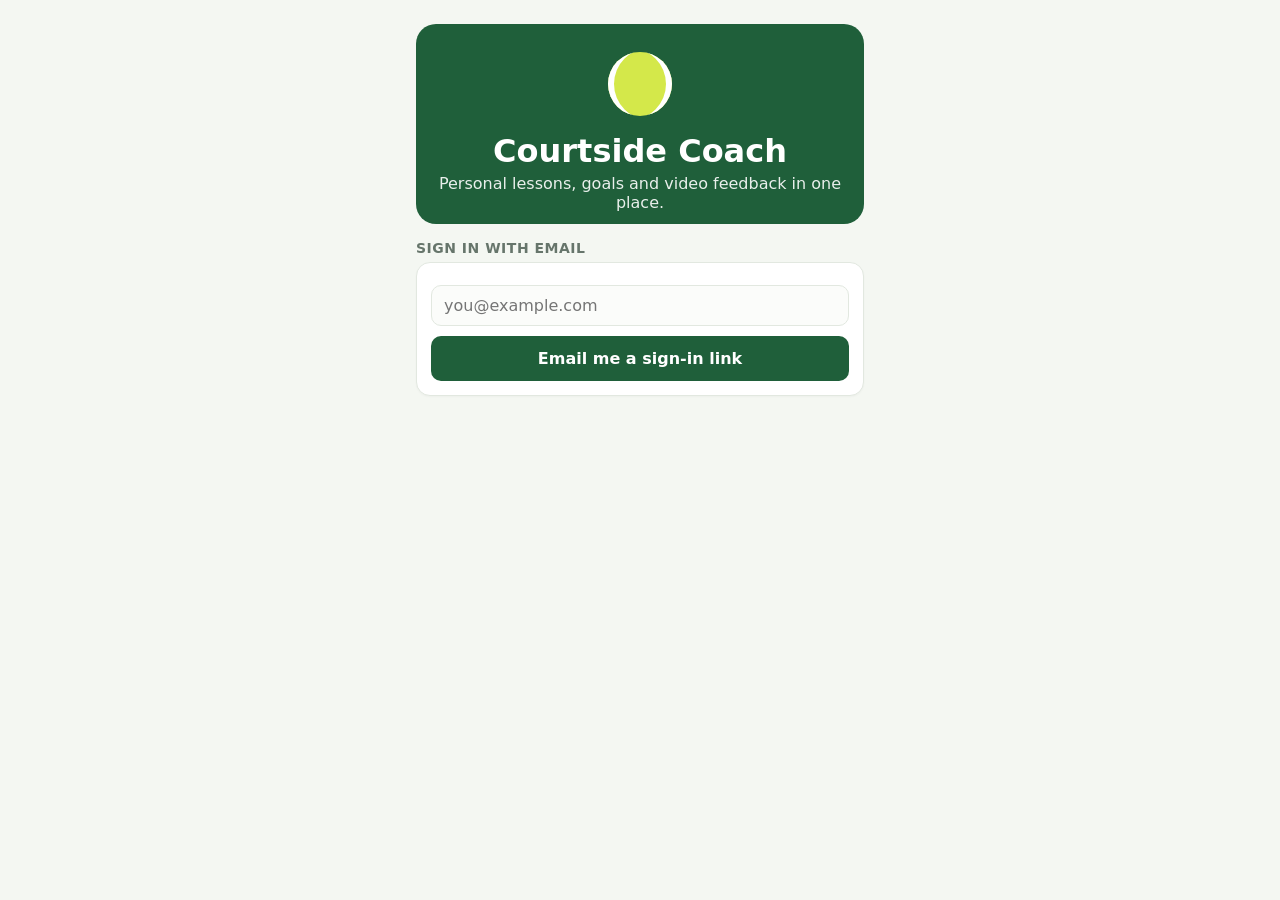
==== index.html @ b6f9b6b8 "Publish Courtside Coach trial static build" ====
<!doctype html>
<html lang="en"><head>
<meta charset="UTF-8" /><meta name="viewport" content="width=device-width, initial-scale=1, viewport-fit=cover" />
<meta name="theme-color" content="#1f5f3a" /><link rel="manifest" href="/manifest.webmanifest" />
<link rel="icon" href="/icons/icon-192.png" /><link rel="apple-touch-icon" href="/icons/icon-192.png" />
<title>Courtside Coach</title>  <script type="module" crossorigin src="/assets/index-CKB-Mbf3.js"></script>
  <link rel="stylesheet" crossorigin href="/assets/index-B6YdcXR7.css">
</head>
<body><div id="root"></div></body></html>
---- assets/index-B6YdcXR7.css ----
:root{--green:#1f5f3a;--green2:#2e7d4f;--ball:#d4e84a;--clay:#c8643b;--blue:#2f6db5;--bg:#f4f7f2;--ink:#18241c;--mute:#66756b;--line:#e2e8e0;font-family:system-ui,-apple-system,Segoe UI,Roboto,sans-serif;color:var(--ink)}*{box-sizing:border-box}body{margin:0;background:var(--bg)}button,input,select,textarea{font:inherit;color:inherit}.app{max-width:560px;margin:0 auto;min-height:100vh;padding-bottom:84px}.top{position:sticky;top:0;z-index:5;display:flex;justify-content:space-between;align-items:center;padding:12px 16px;background:var(--green);color:#fff}.brand{display:flex;gap:8px;align-items:center;font-weight:800;letter-spacing:.3px;font-size:18px}.ball{width:18px;height:18px;border-radius:50%;background:var(--ball);box-shadow:inset 3px 0 0 -1px #fff,inset -3px 0 0 -1px #fff;display:inline-block}.ball.big{width:64px;height:64px;box-shadow:inset 10px 0 0 -4px #fff,inset -10px 0 0 -4px #fff}.chip{background:#ffffff26;border:0;color:#fff;padding:6px 12px;border-radius:20px;font-size:13px;text-transform:capitalize}main{padding:12px 16px}h2{margin:14px 0 10px;font-size:20px}h3{margin:16px 0 6px;font-size:14px;color:var(--mute);text-transform:uppercase;letter-spacing:.5px}.card{display:block;width:100%;text-align:left;background:#fff;border:1px solid var(--line);border-radius:14px;padding:14px;margin:0 0 10px;box-shadow:0 1px 2px #00000008}button.card{cursor:pointer}button.card:active{transform:scale(.99)}.row{display:flex;gap:12px;align-items:center}.between{justify-content:space-between}.grow{flex:1;min-width:0}.muted{color:var(--mute);font-size:13px}.center{text-align:center}.error{color:var(--clay);font-size:13px;margin:8px 0 0}.avatar{width:44px;height:44px;border-radius:50%;background:linear-gradient(135deg,var(--green2),var(--green));color:#fff;display:grid;place-items:center;font-weight:700;flex:none}.utr{text-align:center;font-weight:800;font-size:20px;color:var(--green)}.utr small{display:block;font-size:10px;color:var(--mute)}.pills{display:flex;gap:6px;margin-top:6px;flex-wrap:wrap}.pill{font-size:11px;padding:3px 8px;border-radius:10px;background:#eef3ec}.pill.hot{background:var(--ball);font-weight:700}.tag{font-size:11px;padding:2px 8px;border-radius:8px;background:#eef3ec;color:var(--green);white-space:nowrap}.bar{height:8px;border-radius:6px;background:#e9eee7;overflow:hidden;margin:10px 0 4px}.bar div{height:100%;background:linear-gradient(90deg,var(--green2),var(--ball));border-radius:6px;transition:width .3s}input[type=range]{flex:1;accent-color:var(--green2)}input:not([type=range]):not([type=file]),select,textarea{width:100%;border:1px solid var(--line);border-radius:10px;padding:10px 12px;background:#fbfcfa;margin-top:8px}textarea{min-height:70px;resize:vertical}.add{display:flex;gap:8px;align-items:center}.add input{flex:1;margin-top:8px}.add .btn{margin-top:8px}.btn{background:var(--green);color:#fff;border:0;border-radius:10px;padding:10px 16px;font-weight:700;cursor:pointer;white-space:nowrap}.btn:disabled{opacity:.4}.btn.wide{width:100%;margin-top:10px;padding:13px}.link{background:none;border:0;color:var(--green2);padding:6px 0;font-weight:600;cursor:pointer}.link.danger{color:var(--clay);font-size:13px}.seg{display:flex;background:#e7ede5;border-radius:12px;padding:3px;margin:8px 0 12px}.seg button{flex:1;border:0;background:none;padding:9px 4px;border-radius:9px;font-weight:600;font-size:14px;color:var(--mute)}.seg button.on{background:#fff;color:var(--green);box-shadow:0 1px 3px #0000001a}.seg.small button{font-size:12px;padding:7px 2px}.phead{display:flex;gap:12px;align-items:center}.phead h2{margin:0}.stats3{display:grid;grid-template-columns:repeat(3,1fr);gap:8px;margin-bottom:10px}.stat{background:var(--green);color:#fff;border-radius:14px;padding:12px}.stat small{opacity:.8;font-size:11px}.stat b{display:block;font-size:22px}.chart{width:100%;margin-top:8px}.chart text{font-size:9px;fill:var(--mute)}.chart .grid{stroke:var(--line)}.chart .line{fill:none;stroke:var(--green2);stroke-width:2.5}.chart .area{fill:#d4e84a40}.chart circle{fill:#fff;stroke:var(--green);stroke-width:2}.match{display:flex;gap:10px;align-items:center;padding:10px 0;border-bottom:1px solid var(--line);font-size:14px}.wl{width:26px;height:26px;border-radius:50%;display:grid;place-items:center;font-weight:800;font-size:12px;color:#fff}.wl.W{background:var(--green2)}.wl.L{background:var(--clay)}.grid2{display:grid;grid-template-columns:1fr 1fr;gap:0 8px}.span2{grid-column:span 2}.grid2 .btn{margin-top:10px}.status{font-size:11px;font-weight:700;padding:3px 8px;border-radius:8px;white-space:nowrap}.status.todo{background:#eef0f3;color:#555}.status.in_progress{background:#e5effa;color:var(--blue)}.status.submitted{background:var(--ball);color:#3a4210}.status.reviewed{background:#dff0e5;color:var(--green)}.hero-card{background:linear-gradient(160deg,var(--green),var(--green2));color:#fff;border:0}.hero-card .muted{color:#d7eadc}.hero-card h2{margin:8px 0 4px}.hero-card p{margin:0 0 6px;opacity:.92}.hero-card .seg{background:#ffffff26}.hero-card .seg button{color:#fff}.hero-card .seg button.on{color:var(--green)}.drop{display:grid;place-items:center;border:2px dashed #b9cbb9;border-radius:12px;min-height:140px;margin-top:10px;overflow:hidden;background:#f7faf5;color:var(--mute);cursor:pointer;position:relative}.drop input{position:absolute;top:0;right:0;bottom:0;left:0;opacity:0;cursor:pointer}.drop img,.drop video{width:100%;max-height:260px;object-fit:cover}.frame{margin:8px -14px;background:#0d1a12}.frame video,.frame img{width:100%;display:block;max-height:420px;object-fit:contain}.note{font-style:italic;margin:8px 0}.markers{display:flex;flex-direction:column;gap:6px;margin:8px 0}.marker{display:flex;gap:8px;align-items:center;text-align:left;border:1px solid var(--line);background:#fbfcfa;border-radius:10px;padding:8px;font-size:14px;cursor:pointer}.ts{background:var(--ball);color:#2d3410;font-weight:800;font-size:12px;padding:3px 7px;border-radius:6px;font-variant-numeric:tabular-nums}.add .ts{margin-top:8px}.thread{border-top:1px solid var(--line);margin-top:10px;padding-top:8px}.bubble{background:#eef3ec;border-radius:12px 12px 12px 3px;padding:8px 10px;margin:6px 30px 6px 0;font-size:14px}.bubble small{display:block;font-weight:700;font-size:11px;color:var(--green)}.bubble.mine{background:#e6f0d0;margin:6px 0 6px 30px;border-radius:12px 12px 3px}.event .date{width:48px;text-align:center;border-radius:10px;padding:4px 0;color:#fff;flex:none}.date small{display:block;font-size:10px;text-transform:uppercase}.date b{font-size:20px}.date.tournament,.legend i.tournament{background:var(--clay)}.date.private,.legend i.private{background:var(--green2)}.date.group,.legend i.group{background:var(--blue)}.legend{display:flex;gap:12px;font-size:12px;color:var(--mute);flex-wrap:wrap}.legend i{display:inline-block;width:10px;height:10px;border-radius:3px;margin-right:4px}a{color:inherit;text-decoration:none}.tabs{position:fixed;bottom:0;left:0;right:0;display:flex;justify-content:center;background:#fff;border-top:1px solid var(--line);padding:6px 0 calc(6px + env(safe-area-inset-bottom))}.tabs button{flex:1;max-width:186px;border:0;background:none;font-size:12px;color:var(--mute);display:flex;flex-direction:column;align-items:center;gap:2px;padding:4px}.tabs button span{font-size:20px}.tabs button.on{color:var(--green);font-weight:700}.login{max-width:480px;margin:0 auto;padding:24px 16px}.hero{text-align:center;padding:28px 0 12px;background:var(--green);color:#fff;border-radius:20px;margin-bottom:16px}.hero h1{margin:12px 0 4px}.hero p{margin:0 16px;opacity:.9}.avatar.photo{object-fit:cover;padding:0}.profile-actions{display:flex;gap:12px;align-items:center;margin:10px 0 4px;flex-wrap:wrap}.share-btn{padding:9px 14px;font-size:14px}.sheet-backdrop{position:fixed;top:0;right:0;bottom:0;left:0;background:#0a140e73;z-index:40;display:flex;align-items:flex-end;justify-content:center}.sheet{width:100%;max-width:560px;max-height:92vh;overflow:auto;background:#fff;border-radius:18px 18px 0 0;padding:10px 16px 28px;box-shadow:0 -8px 30px #0000002e}.sheet-handle{width:40px;height:4px;border-radius:4px;background:#d5ddd4;margin:4px auto 10px}.sheet h2{margin:0;font-size:18px}.checks{display:flex;flex-direction:column;gap:8px;margin:12px 0}.check{display:flex;gap:10px;align-items:flex-start;background:#f7faf5;border:1px solid var(--line);border-radius:12px;padding:10px 12px;font-size:14px}.check input{margin-top:3px;accent-color:var(--green2);width:auto}.note-edit{margin:8px 0 12px}.status-msg{margin-top:10px}.photo-pick{display:grid;place-items:center;width:96px;height:96px;border-radius:50%;overflow:hidden;background:#eef3ec;border:2px dashed #b9cbb9;margin:8px auto 4px;position:relative;cursor:pointer;color:var(--mute);font-size:13px;font-weight:600}.photo-pick img{width:100%;height:100%;object-fit:cover}.photo-pick input{position:absolute;top:0;right:0;bottom:0;left:0;opacity:0;cursor:pointer}
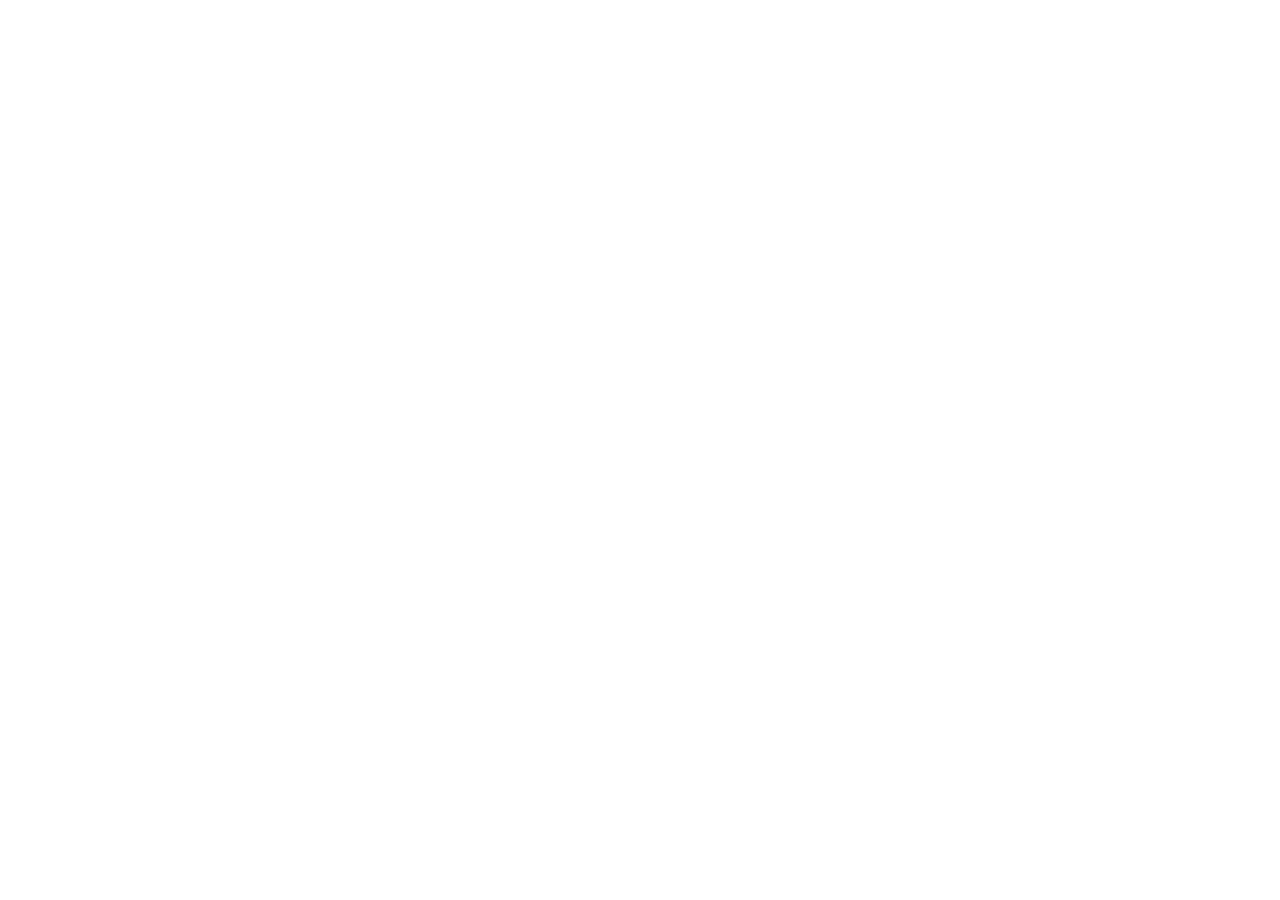
==== commit 2c1ab4d6: "Fix asset base path for GitHub Pages /courtside-coach/" ====
--- a/index.html
+++ b/index.html
@@ -1,9 +1,9 @@
 <!doctype html>
 <html lang="en"><head>
 <meta charset="UTF-8" /><meta name="viewport" content="width=device-width, initial-scale=1, viewport-fit=cover" />
-<meta name="theme-color" content="#1f5f3a" /><link rel="manifest" href="/manifest.webmanifest" />
-<link rel="icon" href="/icons/icon-192.png" /><link rel="apple-touch-icon" href="/icons/icon-192.png" />
-<title>Courtside Coach</title>  <script type="module" crossorigin src="/assets/index-CKB-Mbf3.js"></script>
-  <link rel="stylesheet" crossorigin href="/assets/index-B6YdcXR7.css">
+<meta name="theme-color" content="#1f5f3a" /><link rel="manifest" href="/courtside-coach/manifest.webmanifest" />
+<link rel="icon" href="/courtside-coach/icons/icon-192.png" /><link rel="apple-touch-icon" href="/courtside-coach/icons/icon-192.png" />
+<title>Courtside Coach</title>  <script type="module" crossorigin src="/courtside-coach/assets/index-7vOay6Nc.js"></script>
+  <link rel="stylesheet" crossorigin href="/courtside-coach/assets/index-B6YdcXR7.css">
 </head>
 <body><div id="root"></div></body></html>
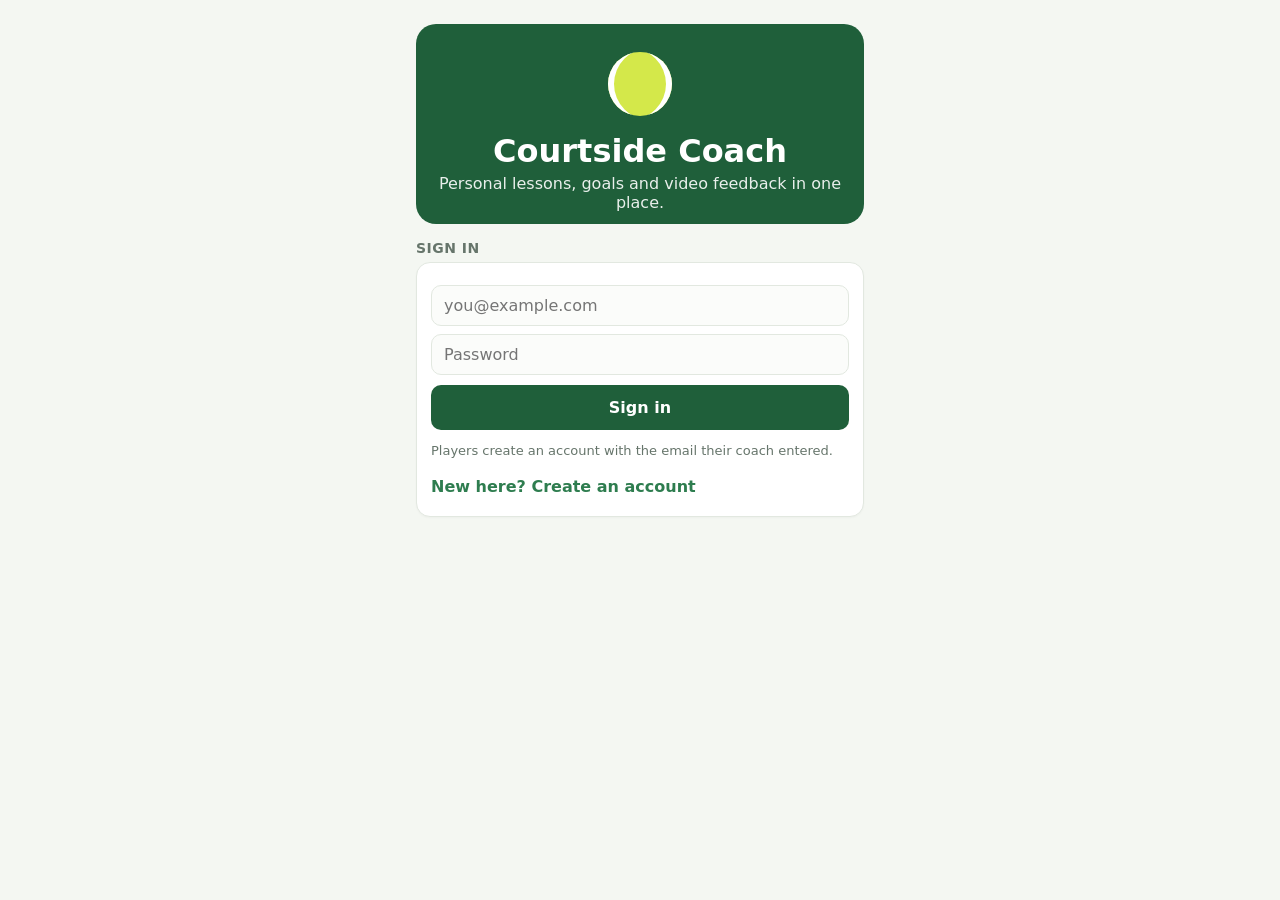
==== commit 799ea213: "Redeploy email+password sign-in build" ====
--- a/index.html
+++ b/index.html
@@ -1,9 +1,9 @@
 <!doctype html>
 <html lang="en"><head>
 <meta charset="UTF-8" /><meta name="viewport" content="width=device-width, initial-scale=1, viewport-fit=cover" />
-<meta name="theme-color" content="#1f5f3a" /><link rel="manifest" href="/courtside-coach/manifest.webmanifest" />
-<link rel="icon" href="/courtside-coach/icons/icon-192.png" /><link rel="apple-touch-icon" href="/courtside-coach/icons/icon-192.png" />
-<title>Courtside Coach</title>  <script type="module" crossorigin src="/courtside-coach/assets/index-7vOay6Nc.js"></script>
-  <link rel="stylesheet" crossorigin href="/courtside-coach/assets/index-B6YdcXR7.css">
+<meta name="theme-color" content="#1f5f3a" /><link rel="manifest" href="/manifest.webmanifest" />
+<link rel="icon" href="/icons/icon-192.png" /><link rel="apple-touch-icon" href="/icons/icon-192.png" />
+<title>Courtside Coach</title>  <script type="module" crossorigin src="/assets/index-CCIA0hhC.js"></script>
+  <link rel="stylesheet" crossorigin href="/assets/index-B6YdcXR7.css">
 </head>
 <body><div id="root"></div></body></html>
--- a/assets/index-B6YdcXR7.css
+++ b/assets/index-B6YdcXR7.css
@@ -0,0 +1 @@
+:root{--green:#1f5f3a;--green2:#2e7d4f;--ball:#d4e84a;--clay:#c8643b;--blue:#2f6db5;--bg:#f4f7f2;--ink:#18241c;--mute:#66756b;--line:#e2e8e0;font-family:system-ui,-apple-system,Segoe UI,Roboto,sans-serif;color:var(--ink)}*{box-sizing:border-box}body{margin:0;background:var(--bg)}button,input,select,textarea{font:inherit;color:inherit}.app{max-width:560px;margin:0 auto;min-height:100vh;padding-bottom:84px}.top{position:sticky;top:0;z-index:5;display:flex;justify-content:space-between;align-items:center;padding:12px 16px;background:var(--green);color:#fff}.brand{display:flex;gap:8px;align-items:center;font-weight:800;letter-spacing:.3px;font-size:18px}.ball{width:18px;height:18px;border-radius:50%;background:var(--ball);box-shadow:inset 3px 0 0 -1px #fff,inset -3px 0 0 -1px #fff;display:inline-block}.ball.big{width:64px;height:64px;box-shadow:inset 10px 0 0 -4px #fff,inset -10px 0 0 -4px #fff}.chip{background:#ffffff26;border:0;color:#fff;padding:6px 12px;border-radius:20px;font-size:13px;text-transform:capitalize}main{padding:12px 16px}h2{margin:14px 0 10px;font-size:20px}h3{margin:16px 0 6px;font-size:14px;color:var(--mute);text-transform:uppercase;letter-spacing:.5px}.card{display:block;width:100%;text-align:left;background:#fff;border:1px solid var(--line);border-radius:14px;padding:14px;margin:0 0 10px;box-shadow:0 1px 2px #00000008}button.card{cursor:pointer}button.card:active{transform:scale(.99)}.row{display:flex;gap:12px;align-items:center}.between{justify-content:space-between}.grow{flex:1;min-width:0}.muted{color:var(--mute);font-size:13px}.center{text-align:center}.error{color:var(--clay);font-size:13px;margin:8px 0 0}.avatar{width:44px;height:44px;border-radius:50%;background:linear-gradient(135deg,var(--green2),var(--green));color:#fff;display:grid;place-items:center;font-weight:700;flex:none}.utr{text-align:center;font-weight:800;font-size:20px;color:var(--green)}.utr small{display:block;font-size:10px;color:var(--mute)}.pills{display:flex;gap:6px;margin-top:6px;flex-wrap:wrap}.pill{font-size:11px;padding:3px 8px;border-radius:10px;background:#eef3ec}.pill.hot{background:var(--ball);font-weight:700}.tag{font-size:11px;padding:2px 8px;border-radius:8px;background:#eef3ec;color:var(--green);white-space:nowrap}.bar{height:8px;border-radius:6px;background:#e9eee7;overflow:hidden;margin:10px 0 4px}.bar div{height:100%;background:linear-gradient(90deg,var(--green2),var(--ball));border-radius:6px;transition:width .3s}input[type=range]{flex:1;accent-color:var(--green2)}input:not([type=range]):not([type=file]),select,textarea{width:100%;border:1px solid var(--line);border-radius:10px;padding:10px 12px;background:#fbfcfa;margin-top:8px}textarea{min-height:70px;resize:vertical}.add{display:flex;gap:8px;align-items:center}.add input{flex:1;margin-top:8px}.add .btn{margin-top:8px}.btn{background:var(--green);color:#fff;border:0;border-radius:10px;padding:10px 16px;font-weight:700;cursor:pointer;white-space:nowrap}.btn:disabled{opacity:.4}.btn.wide{width:100%;margin-top:10px;padding:13px}.link{background:none;border:0;color:var(--green2);padding:6px 0;font-weight:600;cursor:pointer}.link.danger{color:var(--clay);font-size:13px}.seg{display:flex;background:#e7ede5;border-radius:12px;padding:3px;margin:8px 0 12px}.seg button{flex:1;border:0;background:none;padding:9px 4px;border-radius:9px;font-weight:600;font-size:14px;color:var(--mute)}.seg button.on{background:#fff;color:var(--green);box-shadow:0 1px 3px #0000001a}.seg.small button{font-size:12px;padding:7px 2px}.phead{display:flex;gap:12px;align-items:center}.phead h2{margin:0}.stats3{display:grid;grid-template-columns:repeat(3,1fr);gap:8px;margin-bottom:10px}.stat{background:var(--green);color:#fff;border-radius:14px;padding:12px}.stat small{opacity:.8;font-size:11px}.stat b{display:block;font-size:22px}.chart{width:100%;margin-top:8px}.chart text{font-size:9px;fill:var(--mute)}.chart .grid{stroke:var(--line)}.chart .line{fill:none;stroke:var(--green2);stroke-width:2.5}.chart .area{fill:#d4e84a40}.chart circle{fill:#fff;stroke:var(--green);stroke-width:2}.match{display:flex;gap:10px;align-items:center;padding:10px 0;border-bottom:1px solid var(--line);font-size:14px}.wl{width:26px;height:26px;border-radius:50%;display:grid;place-items:center;font-weight:800;font-size:12px;color:#fff}.wl.W{background:var(--green2)}.wl.L{background:var(--clay)}.grid2{display:grid;grid-template-columns:1fr 1fr;gap:0 8px}.span2{grid-column:span 2}.grid2 .btn{margin-top:10px}.status{font-size:11px;font-weight:700;padding:3px 8px;border-radius:8px;white-space:nowrap}.status.todo{background:#eef0f3;color:#555}.status.in_progress{background:#e5effa;color:var(--blue)}.status.submitted{background:var(--ball);color:#3a4210}.status.reviewed{background:#dff0e5;color:var(--green)}.hero-card{background:linear-gradient(160deg,var(--green),var(--green2));color:#fff;border:0}.hero-card .muted{color:#d7eadc}.hero-card h2{margin:8px 0 4px}.hero-card p{margin:0 0 6px;opacity:.92}.hero-card .seg{background:#ffffff26}.hero-card .seg button{color:#fff}.hero-card .seg button.on{color:var(--green)}.drop{display:grid;place-items:center;border:2px dashed #b9cbb9;border-radius:12px;min-height:140px;margin-top:10px;overflow:hidden;background:#f7faf5;color:var(--mute);cursor:pointer;position:relative}.drop input{position:absolute;top:0;right:0;bottom:0;left:0;opacity:0;cursor:pointer}.drop img,.drop video{width:100%;max-height:260px;object-fit:cover}.frame{margin:8px -14px;background:#0d1a12}.frame video,.frame img{width:100%;display:block;max-height:420px;object-fit:contain}.note{font-style:italic;margin:8px 0}.markers{display:flex;flex-direction:column;gap:6px;margin:8px 0}.marker{display:flex;gap:8px;align-items:center;text-align:left;border:1px solid var(--line);background:#fbfcfa;border-radius:10px;padding:8px;font-size:14px;cursor:pointer}.ts{background:var(--ball);color:#2d3410;font-weight:800;font-size:12px;padding:3px 7px;border-radius:6px;font-variant-numeric:tabular-nums}.add .ts{margin-top:8px}.thread{border-top:1px solid var(--line);margin-top:10px;padding-top:8px}.bubble{background:#eef3ec;border-radius:12px 12px 12px 3px;padding:8px 10px;margin:6px 30px 6px 0;font-size:14px}.bubble small{display:block;font-weight:700;font-size:11px;color:var(--green)}.bubble.mine{background:#e6f0d0;margin:6px 0 6px 30px;border-radius:12px 12px 3px}.event .date{width:48px;text-align:center;border-radius:10px;padding:4px 0;color:#fff;flex:none}.date small{display:block;font-size:10px;text-transform:uppercase}.date b{font-size:20px}.date.tournament,.legend i.tournament{background:var(--clay)}.date.private,.legend i.private{background:var(--green2)}.date.group,.legend i.group{background:var(--blue)}.legend{display:flex;gap:12px;font-size:12px;color:var(--mute);flex-wrap:wrap}.legend i{display:inline-block;width:10px;height:10px;border-radius:3px;margin-right:4px}a{color:inherit;text-decoration:none}.tabs{position:fixed;bottom:0;left:0;right:0;display:flex;justify-content:center;background:#fff;border-top:1px solid var(--line);padding:6px 0 calc(6px + env(safe-area-inset-bottom))}.tabs button{flex:1;max-width:186px;border:0;background:none;font-size:12px;color:var(--mute);display:flex;flex-direction:column;align-items:center;gap:2px;padding:4px}.tabs button span{font-size:20px}.tabs button.on{color:var(--green);font-weight:700}.login{max-width:480px;margin:0 auto;padding:24px 16px}.hero{text-align:center;padding:28px 0 12px;background:var(--green);color:#fff;border-radius:20px;margin-bottom:16px}.hero h1{margin:12px 0 4px}.hero p{margin:0 16px;opacity:.9}.avatar.photo{object-fit:cover;padding:0}.profile-actions{display:flex;gap:12px;align-items:center;margin:10px 0 4px;flex-wrap:wrap}.share-btn{padding:9px 14px;font-size:14px}.sheet-backdrop{position:fixed;top:0;right:0;bottom:0;left:0;background:#0a140e73;z-index:40;display:flex;align-items:flex-end;justify-content:center}.sheet{width:100%;max-width:560px;max-height:92vh;overflow:auto;background:#fff;border-radius:18px 18px 0 0;padding:10px 16px 28px;box-shadow:0 -8px 30px #0000002e}.sheet-handle{width:40px;height:4px;border-radius:4px;background:#d5ddd4;margin:4px auto 10px}.sheet h2{margin:0;font-size:18px}.checks{display:flex;flex-direction:column;gap:8px;margin:12px 0}.check{display:flex;gap:10px;align-items:flex-start;background:#f7faf5;border:1px solid var(--line);border-radius:12px;padding:10px 12px;font-size:14px}.check input{margin-top:3px;accent-color:var(--green2);width:auto}.note-edit{margin:8px 0 12px}.status-msg{margin-top:10px}.photo-pick{display:grid;place-items:center;width:96px;height:96px;border-radius:50%;overflow:hidden;background:#eef3ec;border:2px dashed #b9cbb9;margin:8px auto 4px;position:relative;cursor:pointer;color:var(--mute);font-size:13px;font-weight:600}.photo-pick img{width:100%;height:100%;object-fit:cover}.photo-pick input{position:absolute;top:0;right:0;bottom:0;left:0;opacity:0;cursor:pointer}
